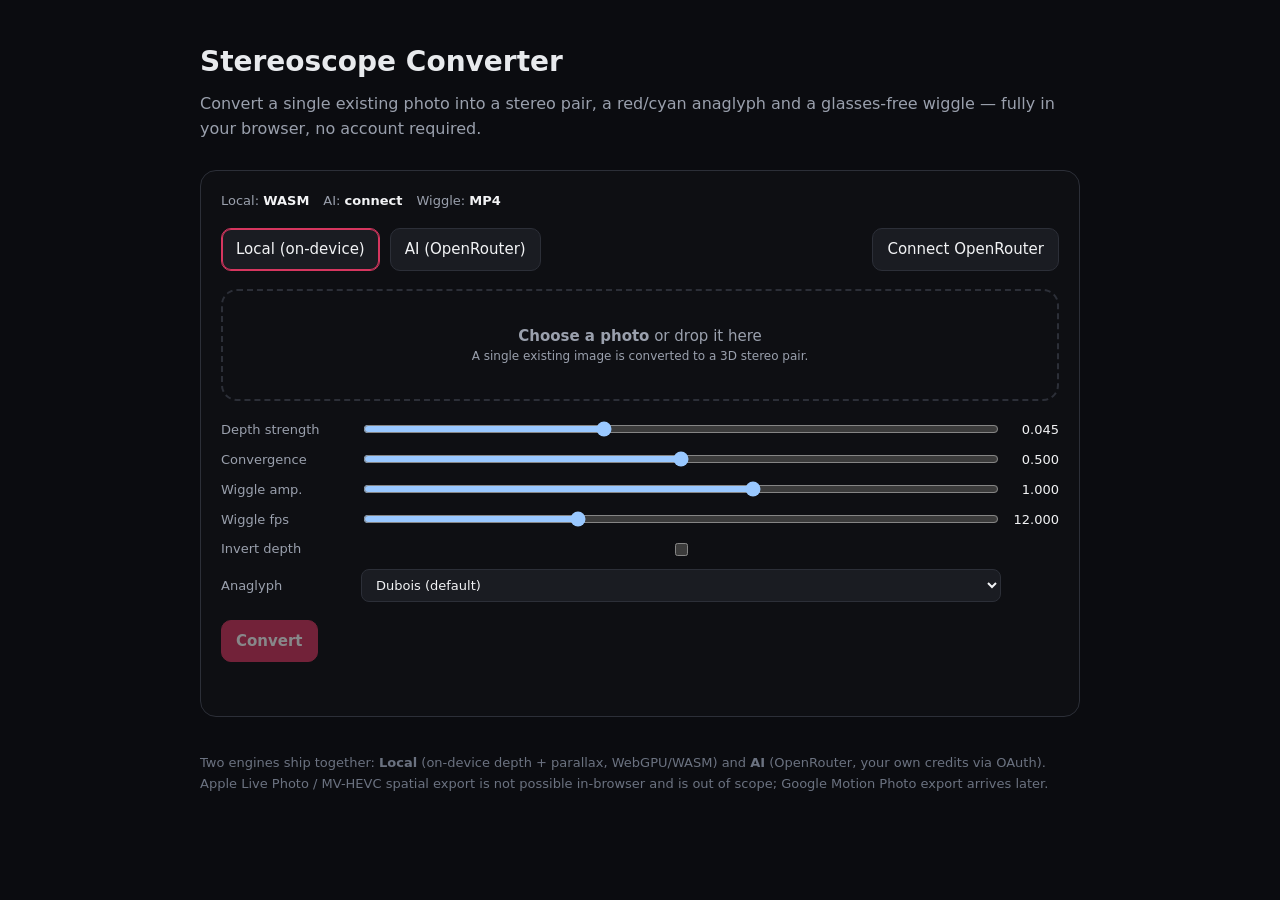
==== pr-preview/pr-1/index.html @ e39df698 "Deploy preview for PR 1 🛫" ====
<!doctype html>
<html lang="en">
<head>
  <meta charset="utf-8" />
  <meta name="viewport" content="width=device-width, initial-scale=1" />
  <title>Stereoscope Converter</title>
  <meta name="description" content="Turn a single photo into a 3D stereo pair, anaglyph and wiggle — entirely in your browser." />
  <style>
    /* Landing layer only. It sizes/positions the host and sets the CSS custom
       properties the converter reads (§0). It never touches /converter/**. */
    :root { color-scheme: dark; }
    body {
      margin: 0;
      background: #0b0c10;
      color: #e8eaed;
      font: 16px/1.6 system-ui, -apple-system, Segoe UI, Roboto, sans-serif;
    }
    .page { max-width: 880px; margin: 0 auto; padding: 40px 20px 80px; }
    header h1 { font-size: 28px; margin: 0 0 6px; }
    header p { color: #9aa0ad; margin: 0 0 28px; }

    /* Theming the converter purely from the outside. */
    #converter {
      --accent: #d6365f;
      --radius: 16px;
      display: block;
    }
    footer { margin-top: 36px; color: #6b7280; font-size: 13px; }
    a { color: #d6365f; }
  </style>
</head>
<body>
  <div class="page">
    <header>
      <h1>Stereoscope Converter</h1>
      <p>
        Convert a single existing photo into a stereo pair, a red/cyan anaglyph
        and a glasses-free wiggle — fully in your browser, no account required.
      </p>
    </header>

    <!-- Host element. The converter mounts and styles itself inside. -->
    <div id="converter"></div>

    <footer>
      <p>
        Two engines ship together: <b>Local</b> (on-device depth + parallax,
        WebGPU/WASM) and <b>AI</b> (OpenRouter, your own credits via OAuth).
        Apple Live Photo / MV-HEVC spatial export is not possible in-browser and
        is out of scope; Google Motion Photo export arrives later.
      </p>
    </footer>
  </div>

  <script type="module">
    import { StereoConverter } from './converter/index.js';

    const host = document.getElementById('converter');
    const converter = new StereoConverter(host, {
      defaultEngine: 'local',
      // callbackUrl defaults to this page's URL (the GitHub Pages HTTPS URL).
    });

    converter.ready().then(() => {
      console.log('Converter ready:', converter.getCapabilities());
    });
  </script>
</body>
</html>
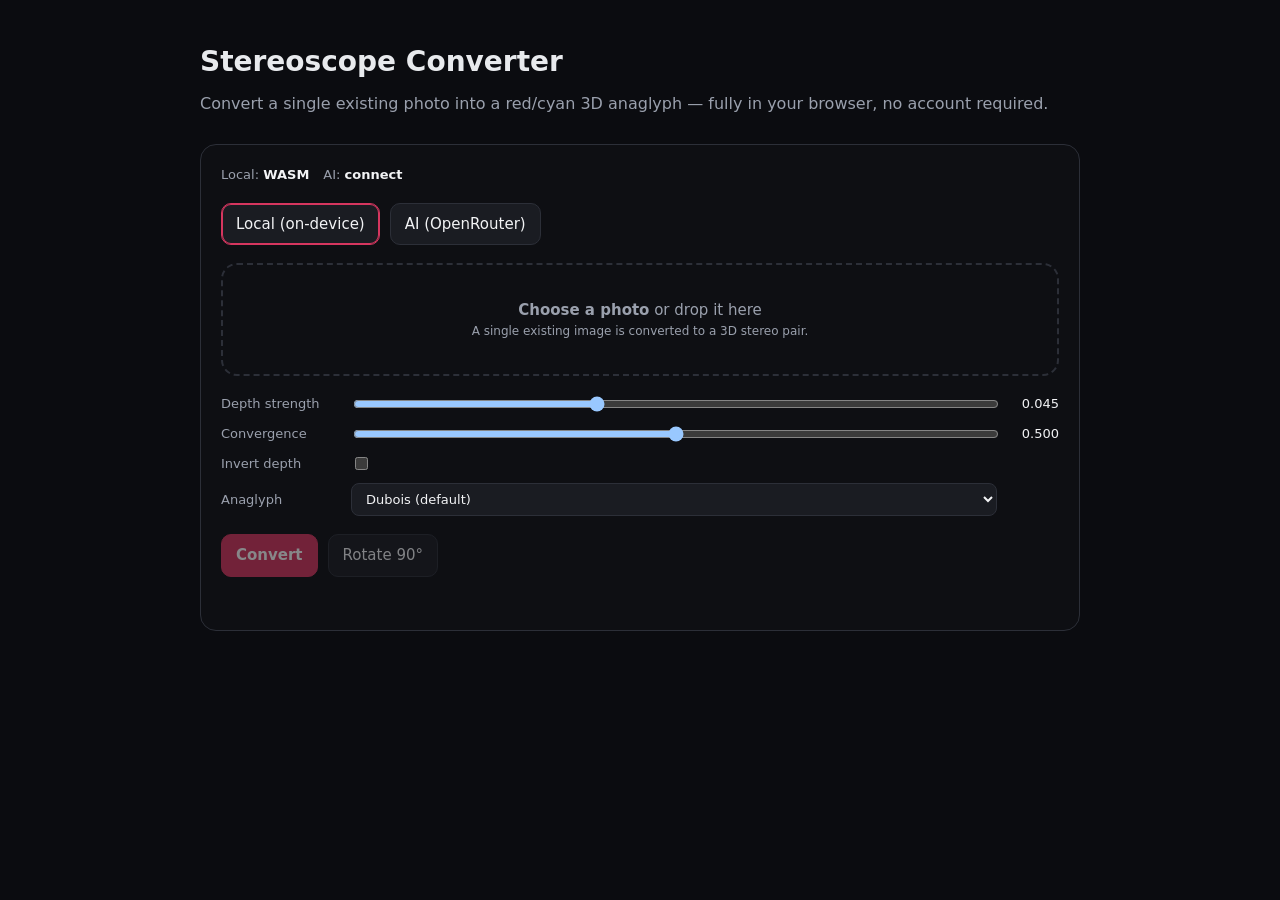
==== commit 7fff08e0: "Deploy preview for PR 1 🛫" ====
--- a/pr-preview/pr-1/index.html
+++ b/pr-preview/pr-1/index.html
@@ -4,7 +4,7 @@
   <meta charset="utf-8" />
   <meta name="viewport" content="width=device-width, initial-scale=1" />
   <title>Stereoscope Converter</title>
-  <meta name="description" content="Turn a single photo into a 3D stereo pair, anaglyph and wiggle — entirely in your browser." />
+  <meta name="description" content="Turn a single photo into a red/cyan 3D anaglyph — entirely in your browser." />
   <style>
     /* Landing layer only. It sizes/positions the host and sets the CSS custom
        properties the converter reads (§0). It never touches /converter/**. */
@@ -25,7 +25,6 @@
       --radius: 16px;
       display: block;
     }
-    footer { margin-top: 36px; color: #6b7280; font-size: 13px; }
     a { color: #d6365f; }
   </style>
 </head>
@@ -34,22 +33,13 @@
     <header>
       <h1>Stereoscope Converter</h1>
       <p>
-        Convert a single existing photo into a stereo pair, a red/cyan anaglyph
-        and a glasses-free wiggle — fully in your browser, no account required.
+        Convert a single existing photo into a red/cyan 3D anaglyph — fully in
+        your browser, no account required.
       </p>
     </header>
 
     <!-- Host element. The converter mounts and styles itself inside. -->
     <div id="converter"></div>
-
-    <footer>
-      <p>
-        Two engines ship together: <b>Local</b> (on-device depth + parallax,
-        WebGPU/WASM) and <b>AI</b> (OpenRouter, your own credits via OAuth).
-        Apple Live Photo / MV-HEVC spatial export is not possible in-browser and
-        is out of scope; Google Motion Photo export arrives later.
-      </p>
-    </footer>
   </div>
 
   <script type="module">
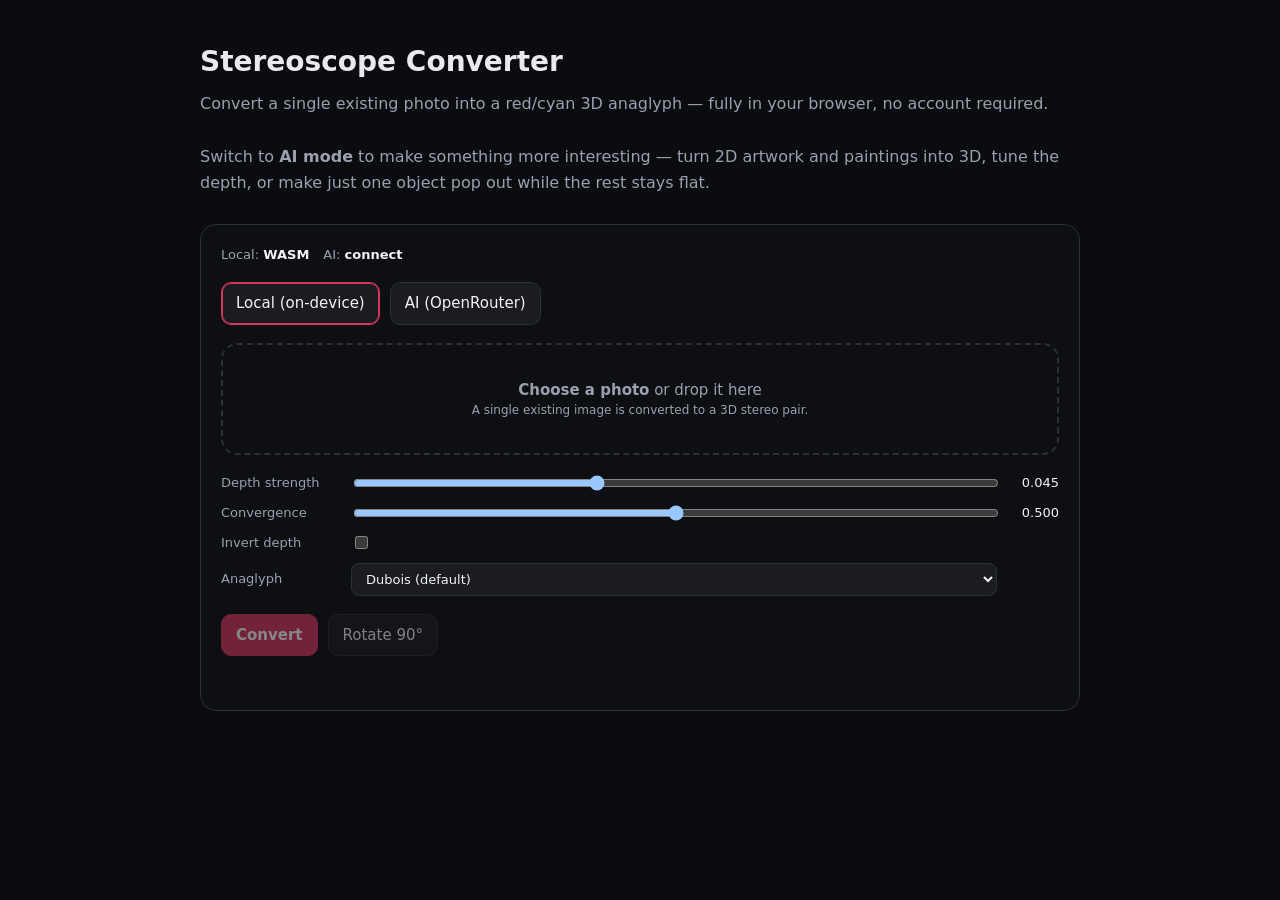
==== commit 2f27ebd7: "Deploy preview for PR 1 🛫" ====
--- a/pr-preview/pr-1/index.html
+++ b/pr-preview/pr-1/index.html
@@ -36,6 +36,11 @@
         Convert a single existing photo into a red/cyan 3D anaglyph — fully in
         your browser, no account required.
       </p>
+      <p>
+        Switch to <b>AI mode</b> to make something more interesting — turn 2D
+        artwork and paintings into 3D, tune the depth, or make just one object
+        pop out while the rest stays flat.
+      </p>
     </header>
 
     <!-- Host element. The converter mounts and styles itself inside. -->
